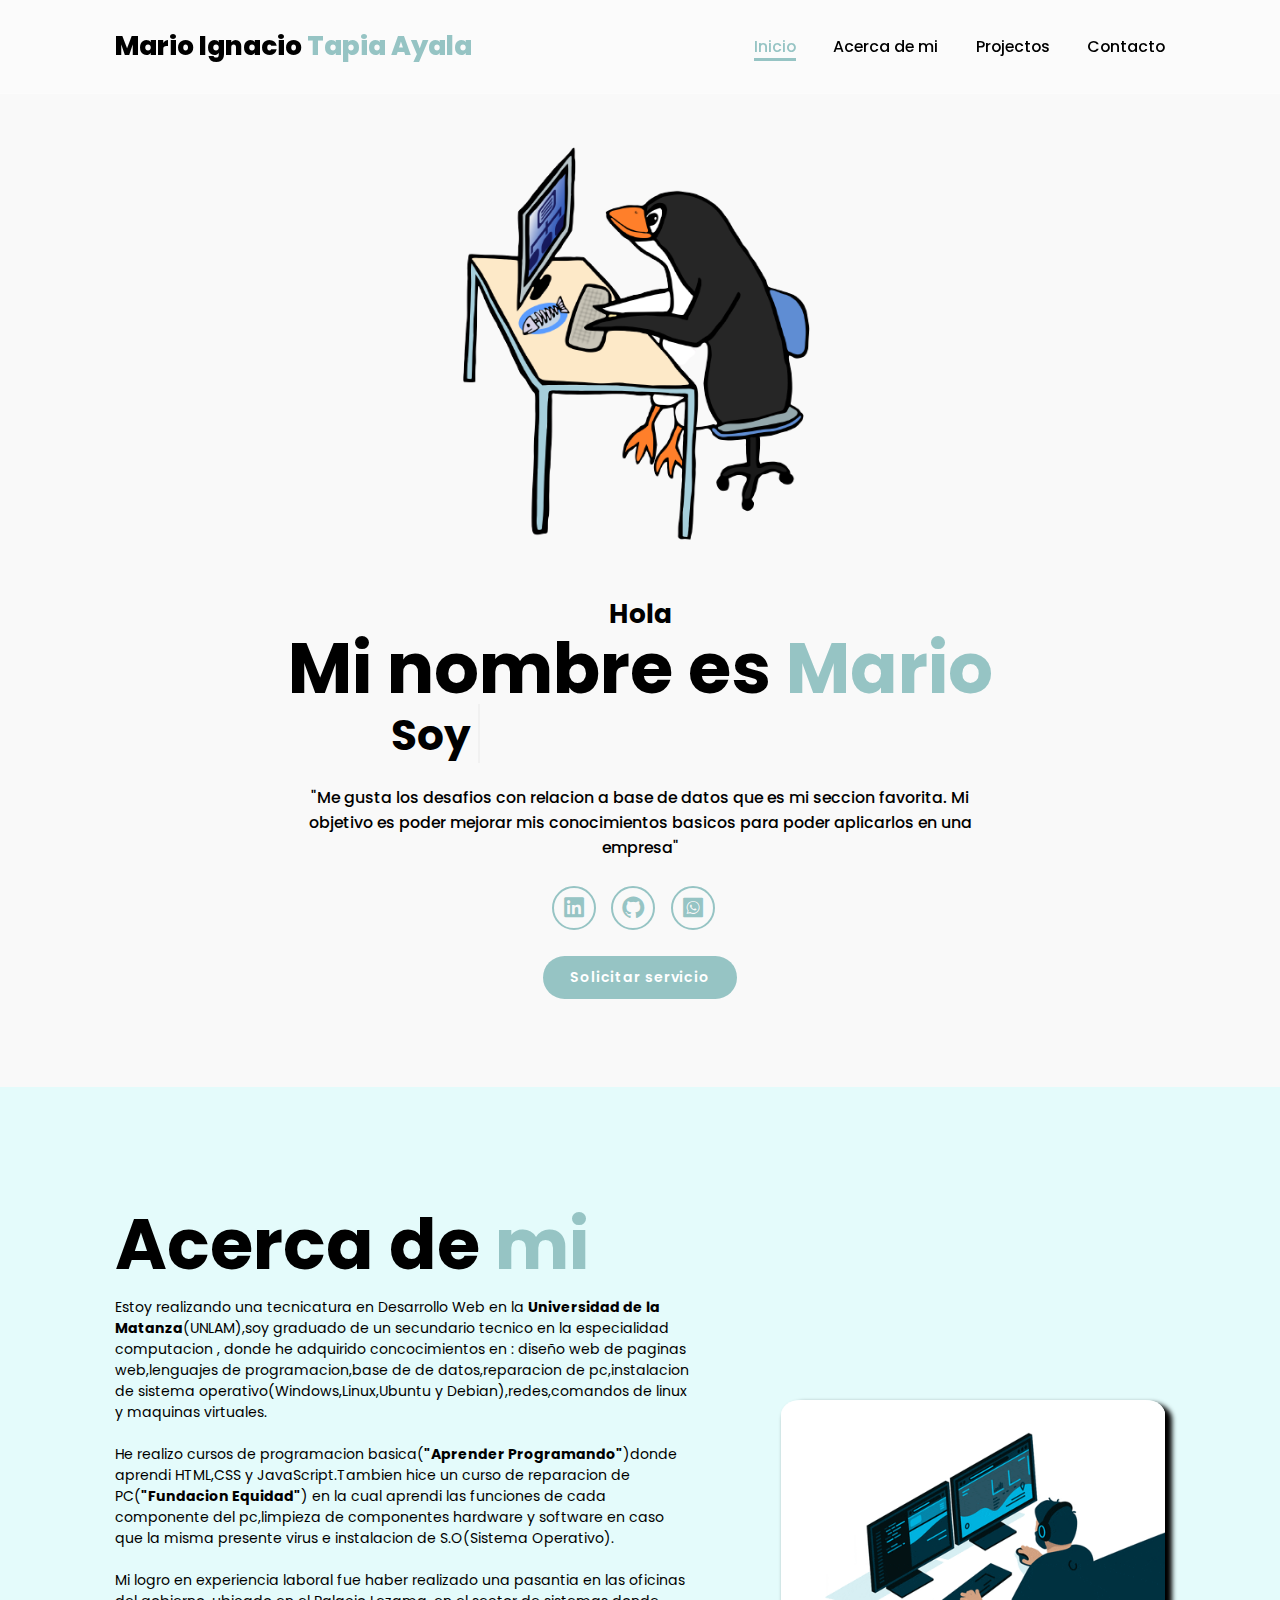
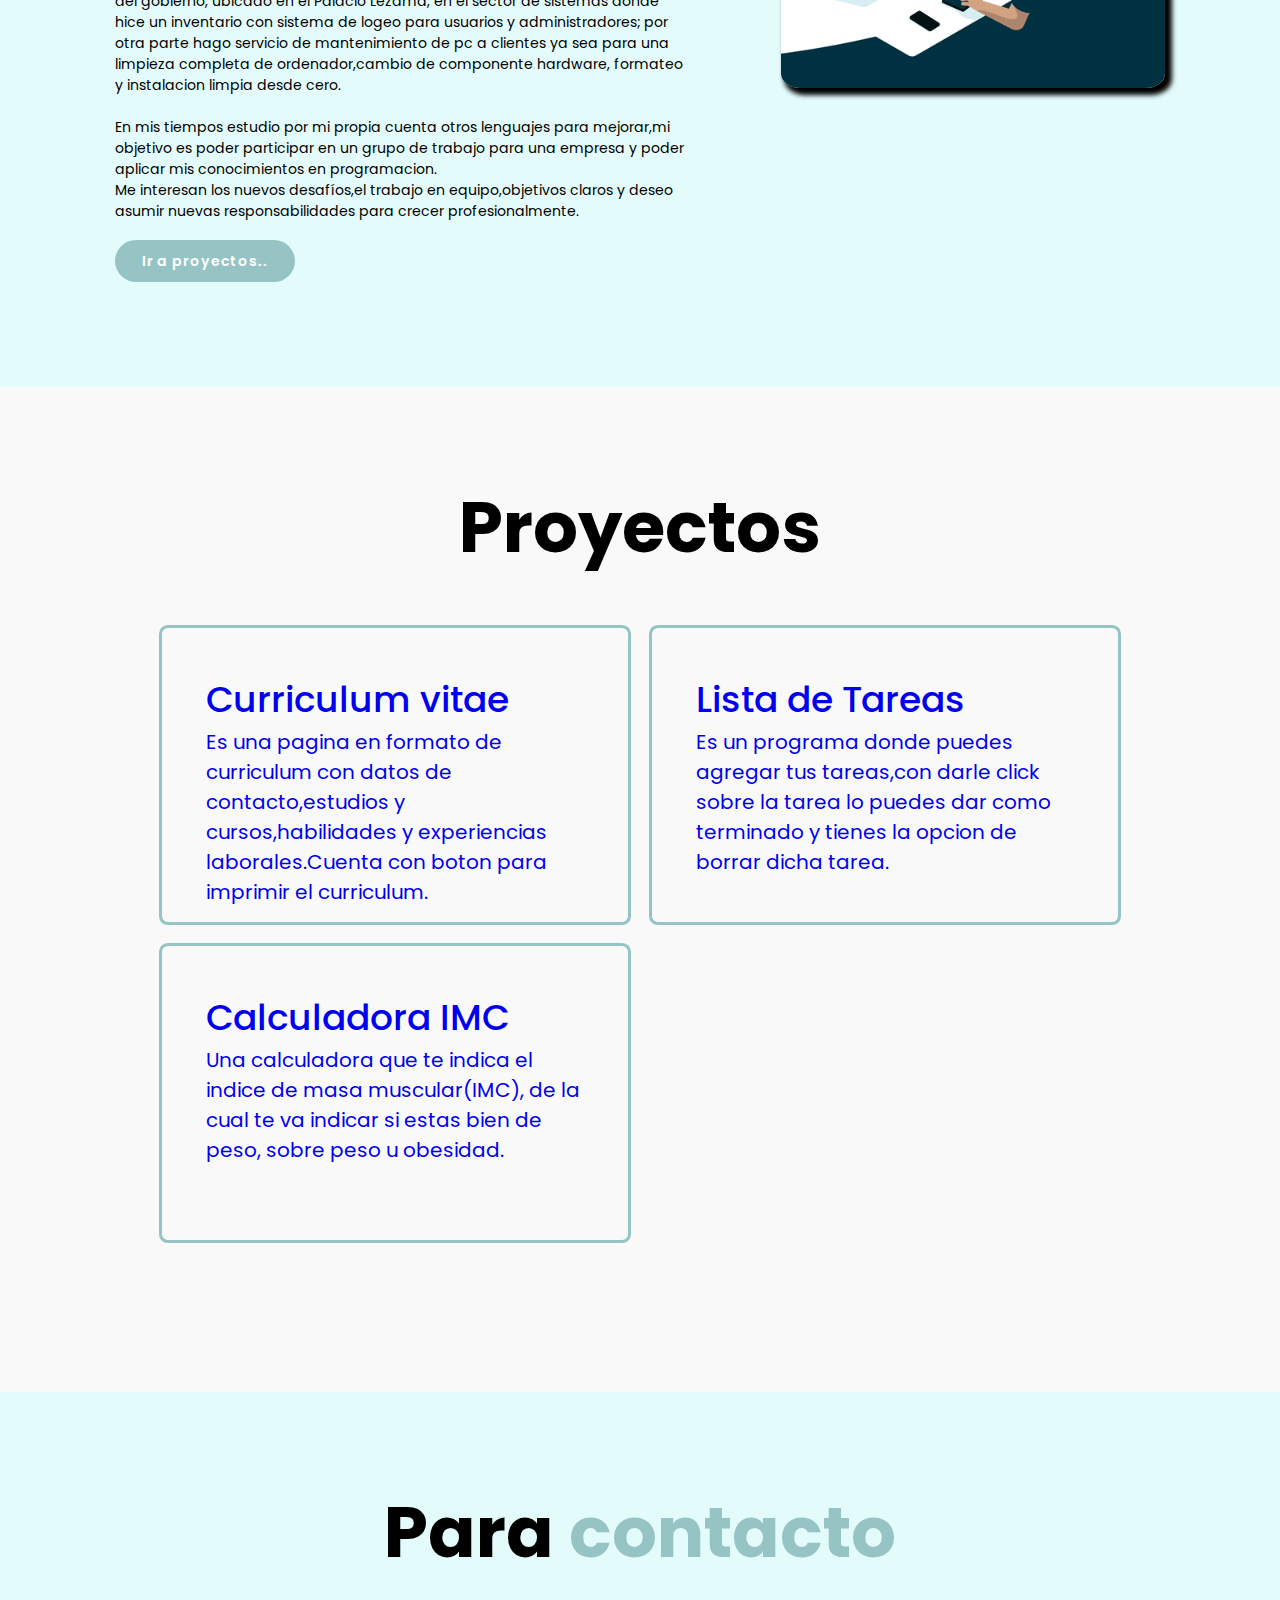
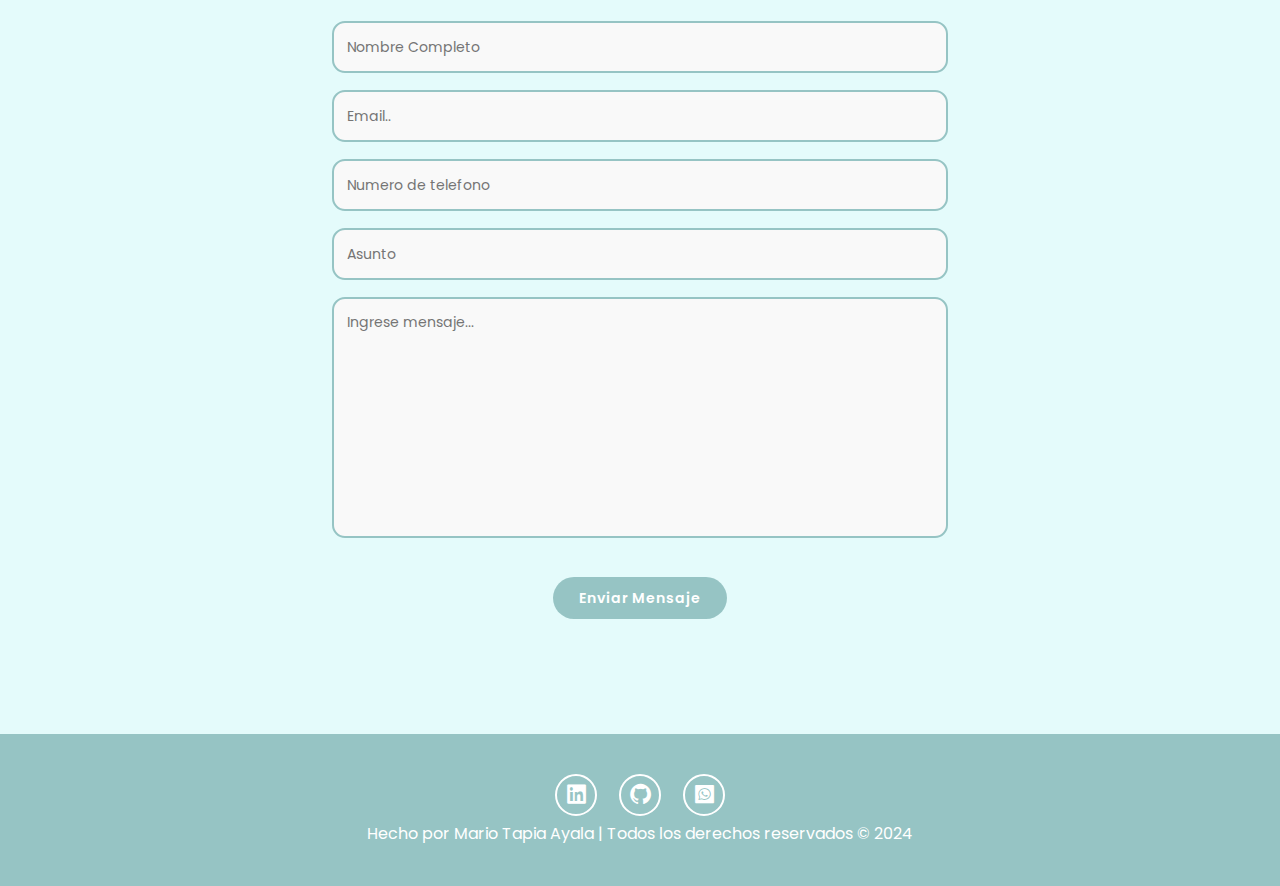
==== index.html @ b95b885a "Porftolio - Mario Tapia Ayala" ====
<!DOCTYPE html>
<html lang="en">
<head>
    <meta charset="UTF-8">
    <meta name="viewport" content="width=device-width, initial-scale=1.0">
    <link rel="stylesheet" href="css/index.css">
    <link href='https://unpkg.com/boxicons@2.1.4/css/boxicons.min.css' rel='stylesheet'>
    <link rel="icon" href="img/home-icon.png" type="image/x-icon">
    <title>Portfolio | Mario Tapia Ayala</title>
</head>
<body>

<header class="header">
    <a href="#home" class="logo">Mario Ignacio
    <span>Tapia Ayala</span></a>

    <!--icono responsive-->
    <i class='bx bx-menu' id="menu-icon"></i>

    <nav class="navbar">
        <a href="#home" class="active">Inicio</a>
        <a href="#about">Acerca de mi</a>
        <a href="#projects">Projectos</a>
        <a href="#contact">Contacto</a>
    </nav>
</header>

<section class="home" id="home">

    <div class="home-img">
        <img src="img/penguin.png" alt="profile">
    </div>

    <div class="home-content">
        <h3>Hola</h3>
        <h1>Mi nombre es <span>Mario</span></h1>
        <h3 class="text-animation">
            Soy <span></span>
        </h3>
        <p>
            "Me gusta los desafios con relacion a base de datos que es mi seccion favorita. Mi objetivo es poder mejorar mis conocimientos basicos para poder aplicarlos en una empresa"
        </p>

        <div class="social-icons">
            <a href="https://www.linkedin.com/in/mario-ignacio-tapia-ayala-531452167/"><i class='bx bxl-linkedin-square'></i></a>
            <a href="https://github.com/Marioadmin9896"><i class='bx bxl-github'></i></a>
            <a href="https://wa.me/1132033551"><i class='bx bxl-whatsapp-square'></i></a>
        </div>
        
        <a href="#contact" class="btn">Solicitar servicio</a>
    </div>
</section>

<!--Acerca de mi-->

<section class="about" id="about">
    <div class="about-content">
        <h2 class="heading">Acerca de <span>mi</span></h2>
        
        <p>
            Estoy realizando una tecnicatura en Desarrollo Web en la <b>Universidad de la Matanza</b>(UNLAM),soy graduado de un secundario tecnico en la especialidad computacion , donde he adquirido concocimientos en : diseño web de paginas web,lenguajes de programacion,base de de datos,reparacion de pc,instalacion de sistema operativo(Windows,Linux,Ubuntu y Debian),redes,comandos de linux y maquinas virtuales.
            <br><br>
            He realizo cursos de programacion basica(<b>"Aprender Programando"</b>)donde aprendi HTML,CSS y JavaScript.Tambien hice un curso de reparacion de PC(<b>"Fundacion Equidad"</b>) en la cual aprendi las funciones de cada componente del pc,limpieza de componentes hardware y software en caso que la misma presente virus e instalacion de S.O(Sistema Operativo).
            <br><br>
            Mi logro en experiencia laboral fue haber realizado una pasantia en las oficinas del gobierno, ubicado en el Palacio Lezama, en el sector de sistemas donde hice un inventario con sistema de logeo para usuarios y administradores; por otra parte hago servicio de mantenimiento de pc a clientes ya sea para una limpieza completa de ordenador,cambio de componente hardware, formateo y instalacion limpia desde cero.
            <br><br>
            En mis tiempos estudio por mi propia cuenta otros lenguajes para mejorar,mi objetivo es poder participar en un grupo de trabajo para una empresa y poder aplicar mis conocimientos en programacion.
            <br>Me interesan los nuevos desafíos,el trabajo en equipo,objetivos claros y deseo asumir nuevas responsabilidades para crecer profesionalmente.    
        </p>
        <a href="#projects" class="btn">Ir a proyectos..</a>
    </div>

    <div class="about-img">
        <img src="img/coding.gif" alt="about_img">
    </div>
</section>

<!--Proyectos-->

<section class="projects" id="projects">
    <h2 class="heading">Proyectos</h2>

    <div class="projects-container">
       

        <a href="projects/cv-responsive/cv.html">
            <div class="projects-box">
                <div class="projects-info">
                <h4>Curriculum vitae</h4>
                <p>Es una  pagina en formato de curriculum con datos de contacto,estudios y cursos,habilidades y experiencias laborales.Cuenta con boton para imprimir el curriculum.</p>
                </div>
            </div>
        </a>

        <a href="projects/task-list/task_list.html">
            <div class="projects-box">
                <div class="projects-info">
                    <h4>Lista de Tareas</h4>
                    <p>Es un programa donde puedes agregar tus tareas,con darle click sobre la tarea lo puedes dar como terminado y tienes la opcion de borrar dicha tarea.</p>
                 </div>
            </div>
        </a>

        <a href="projects/calculator-imc/calculator_imc.html">
            <div class="projects-box">
                <div class="projects-info">
                    <h4>Calculadora IMC</h4>
                    <p>Una calculadora que te indica el indice de masa muscular(IMC), de la cual te va indicar si estas bien de peso, sobre peso u obesidad.</p>
                </div>
            </div>
        </a>

    </div>
</section>

<section class="contact" id="contact">
    <h2 class="heading">Para <span>contacto</span></h2>

    <form  name="contacto" netlify>

        <div class="input-box">
            <input type="text" placeholder="Nombre Completo">
            <input type="email" placeholder="Email..">
        </div>
    
        <div class="input-box">
            <input type="number" placeholder="Numero de telefono">
            <input type="email" placeholder="Asunto">
        </div>
    
        <textarea name="" id="" cols="30" rows="10" placeholder="Ingrese mensaje..."></textarea>
        <input type="submit" value="Enviar Mensaje" class="btn">
    
    </form>

</section>

<footer class="footer">
    <div class="social">
        <a href="https://www.linkedin.com/in/mario-ignacio-tapia-ayala-531452167/"><i class='bx bxl-linkedin-square'></i></a>
        <a href="https://github.com/Marioadmin9896"><i class='bx bxl-github'></i></a>
        <a href="https://wa.me/1132033551"><i class='bx bxl-whatsapp-square'></i></a>
    </div>

    <p class="copyright">
         Hecho por Mario Tapia Ayala | Todos los derechos reservados © 2024
    </p>

</footer>


<script src="js/script.js"></script>
</body>
</html>
---- css/index.css ----
@import url('https://fonts.googleapis.com/css2?family=Poppins:ital,wght@0,100;0,200;0,300;0,400;0,500;0,600;0,700;0,800;0,900;1,100;1,200;1,300;1,400;1,500;1,600;1,700;1,800;1,900&display=swap');


:root{
    --bg-color: #f9f9f9;  
    --text-color: black;
    --second-bg-color: #e4fbfb;
    --main-color: #96c4c4;
}

*{
    padding: 0;
    margin: 0;
    box-sizing: border-box;
    text-decoration: none;
    border: none;
    outline: none;
    scroll-behavior: smooth;
    font-family: "Poppins",sans-serif;
}

html{
    font-size: 62.5%;
    overflow-x: hidden;
}

body{
    background: var(--bg-color);
    color: var(--text-color);
}

.header{
    position: fixed;
    top: 0;
    left: 0;
    width: 100%;
    padding: 3rem 9%;
    background: rgba(255,255,255,0.3);
    border-bottom: 1px solid rgba(255, 255, 255, 0.25);
    backdrop-filter: blur(10px);
    display: flex;
    justify-content: space-between;
    align-items: center;
    z-index: 100;
}

.logo{
    font-size: 3rem;
    color: var(--text-color);
    font-weight: 800;
    cursor: pointer;
    transition: 0.3s ease;
}

.logo:hover{
    transform: scale(1.1);
}

.navbar a{
    font-size: 1.8rem;
    color: black;
    margin-left: 4rem;
    font-weight: 500;
    transition: 0.3s ease;
    border-bottom: 3px solid transparent;
}

.navbar a:hover,
.navbar a.active{
    color: var(--main-color);
    border-bottom: 3px solid var(--main-color);
}

#menu-icon{
    font-size: 3.6rem;
    color: var(--main-color);
    display: none;
}

section{
    min-height: 100vh;
    padding: 10rem 9% 10rem;
}

.home{
    display: flex;
    justify-content: center;
    align-items: center;
    flex-direction: column;
    gap: 1rem;
}

.home-content{
    display: flex;
    align-items: center;
    justify-content: center;
    flex-direction: column;
    text-align: center;
    margin-top: 3rem;
}

.home-content h3{
    font-size: 3rem;
    font-weight: 700;
}

span{
    color: var(--main-color);
}

.logo span{
    color: var(--main-color);
}

.home-content h3:nth-of-type(2){
    margin-bottom: 2rem;
    font-size:  4.8rem;
}

.home-content h1{
    font-size: 8rem;
    font-weight: 700;
    line-height: 1;
}

.home-img{
    border-radius: 50%;
}

.home-img img{
    position: relative;
    top: 2rem;
    width: 16vw;
    border-radius: 50%;
    cursor: pointer;
}

.home-content p{
    font-size: 1.8rem;
    font-weight: 500;
    width: 1000px;
}

.social-icons a{
    display: inline-flex;
    justify-content: center;
    align-items: center;
    width: 5rem;
    height: 5rem;
    background: transparent;
    border: 0.3rem solid var(--main-color);
    font-size: 3rem;
    border-radius: 50%;
    color: var(--main-color);
    margin: 3rem 1.5rem 3rem 0;
    transition: 0.3s ease;
}

.social-icons a:hover{
    color: white;
    transform: scale(1.3)translateY(-5px);
    background-color: var(--main-color);
}

.btn{
    display: inline-block;
    padding: 1rem 2.8rem;
    background: var(--main-color);
    border-radius: 4rem;
    font-size: 1.6rem;
    color: white;
    border: 2px solid transparent;
    letter-spacing: 0.1rem;
    font-weight: 600;
    transition: 0.3s ease;
    cursor: pointer;
}

.btn:hover{
    transform: scale(1.05);
    background: var(--bg-color);
    color: var(--main-color);
    border: 2px solid var(--main-color); 
}

.text-animation{
    font-size: 34px;
    font-weight: 600;
    min-width: 280px;
}

.text-animation span{
    position: relative;
}

.text-animation span::before{
    content: 'Desarrollador Web';
    color: var(--main-color);
    animation: words 20s infinite;
}

.text-animation span::after{
    content: '';
    background-color: var(--bg-color);
    position: absolute;
    width: calc(100% + 8px);
    height: 100%;
    border-left: 2px solid #f1f1f1;
    right: -8px;
    animation: cursor 0.6s infinite, typing 20s steps(14) infinite;
}

@keyframes cursor{
    to{
        border-left: 2px solid var(--main-color);
    }
}

@keyframes words{
    0%,
    20%{
        content: 'Desarrollador Front-End';
    }
    21%,
    40%{
        content: 'Desarrollador Back-End';
    }
    41%,
    60%{
        content: 'Desarrollador SQL';
    }
    61%,
    80%{
        content: 'Tecnico informatico';
    }
    81%,
    100%{
        content: 'Telemarketer';
    }
}

@keyframes typing{
    10%,
    15%,
    30%,
    35%,
    50%,
    55%,
    70%,
    75%,
    90%,
    95% {
        width: 0;
    }
    5%,
    20%,
    25%,
    40%,
    45%,
    60%,
    65%,
    80%,
    85% {
        width: calc(100% + 8px);
    }
}

/* seccion acerca de mi  */

.about{
    display: flex;
    justify-content: center;
    align-items: center;
    gap: 10rem;
    background: var(--second-bg-color);
    color: black;
}

.about-img{
    border-radius: 50%;
}

.about-img img{
    position: relative;
    width: 30vw;
    border-radius: 5%;
    top: 1rem;
    cursor: pointer;
    box-shadow: 5px 5px 5px 2px  black;
}

.about .btn{
    margin-top: 2rem;
}


.heading{
    text-align: center;
    font-size: 8rem;
}

.about-content h2{
    text-align: left;
    line-height: 1.5;
}

.about-content h3{
    font-size: 2.6rem;
}

.about-content p{
    font-size: 1.6rem;
    margin: 2rem 0 rem;
}



/* SCROLL DE LA BARRA DERECHA  */ 

::-webkit-scrollbar{
    width: 15px;
}

::-webkit-scrollbar-thumb{
    background-color: var(--main-color);
}

::-webkit-scrollbar-track{
    background-color: var(--bg-color);
    width: 50px;
}


/* seccion proyectos */

.projects{
    background: var(--bg-color);
    color: black;
}

.projects h2{
    margin-bottom: 5rem;
    color: black;
}

.projects-container{
    display: grid;
    grid-template-columns: repeat(3,1fr);
    align-items: center;
    gap: 2rem;
    margin-top: 20rem;
}

.projects-box{
    border: 3px solid var(--main-color);
    height: 300px;
    border-radius: 1em;
    cursor: pointer;
    transition: 0.3s ease;
}

.projects-box:hover{
    background: var(--main-color);
    color: white;
    transform: scale(1.03);
}

.projects-box .projects-info{
    display: flex;
    flex-direction: column;
    text-align: left;
    justify-content: center;
    align-items: baseline;
    padding: 5rem;
}

.projects-info h4{
    font-size: 36px;
    font-weight: 500;
}

.projects-info p{
    margin-top: 2rem;
    font-size: 20px;
    font-weight: 400;
    margin: auto;
}

/*  seccion contacto   */

.contact{
    background-color: var(--second-bg-color);
}

.contact h2{
    margin-bottom: 3rem;
    color: black;
}
.contact form{
    max-width: 70rem;
    margin: 1rem auto;
    text-align: center;
    margin-bottom: 3rem;
}

.contact form .input-box{
    display: flex;
    justify-content: center;
    flex-wrap: wrap;
}

.contact form .input-box input,
.contact form textarea{
    width: 100%;
    padding: 1.5rem;
    font-size: 1.6rem;
    color: var(--text-color);
    background-color: var(--bg-color);
    border-radius: 13px;
    border: 2px solid var(--main-color);
    margin: 1rem 0;
    resize: none;
}

.contact form .btn{
    margin-top: 3rem;
}


/* seccion footer */

.footer{
    position: relative;
    bottom: 0;
    width: 100%;
    padding: 40px 0;
    background-color: var(--main-color);
}
.footer .social{
    text-align: center;
    padding-bottom: 5px; 
    color: white;
}

.footer .social a{
    font-size: 25px;
    color: white;
    border:  2px solid white;
    width: 42px;
    height: 42px;
    line-height: 42px;
    display: inline-block;
    text-align: center;
    border-radius: 50%;
    margin: 0 10px;
    transition: 0.3s ease;
}

.footer .social a:hover{
    transform: scale(1.2) translateY(-10px);
    background-color: white;
    color: var(--main-color);
}
 
.footer .copyright{
   /* margin-top: 5px; */
    text-align: center;
    font-size: 16px;
    color: white;
}


/* responsive */

@media(max-width:1285px){
    html{
        font-size: 55%;
    }
    .projects-container{
        padding-bottom: 7rem;
        grid-template-columns: repeat(2,1fr);
        margin: 0 5rem;
    }
    .home p{
        width: 700px;
    }
    .home img{
        width: 32vw;
    }
}

@media(max-width:991px){
    .header{
        padding: 2rem 3%;
    }
    section{
        padding: 10rem 3% 2rem;
    }
    .footer{
        padding: 2rem 3%;
    }
}

@media(max-width:895px){
    #menu-icon{
        display: block;
    }
    .navbar{
        position: absolute;
        top: 100%;
        left: 0;
        width: 100%;
        padding: 1rem 3%;
        background: white;
        border-bottom: 1px solid rgba(255,255,255, 0.4);
        display: none;
    }
    .navbar.active{
        display: block;
    }
    .navbar a{
        display: block;
        font-size: 2rem;
        margin: 3rem 0;
        color: black;
    }
    .home{
        flex-direction: column;
        margin: 5rem 4rem;
    }
    .home p{
        width: 500px;
    }
    .home-content h3{
        font-size: 2.6rem;
    }
    .home-content h1{
        font-size: 5rem;
    }
    .home-img img{
        width: 70vw;
        margin-top: 4rem;
    }
    .about{
        flex-direction: column-reverse;
    }
    .about-content{
        margin: 0 2rem 4rem;
    }
    .about img{
        width: 64vw;
        margin-top: 1rem;
        margin-bottom: 3rem;
    }
    .projects h2{
        margin-bottom: 3rem;
    }
    .projects-container{
        grid-template-columns: repeat(1,1fr);
    }
    .projects-info p{
        margin-top: 2rem;
        font-size: 12px;
        font-weight: 400;
        margin: auto;
    }
}
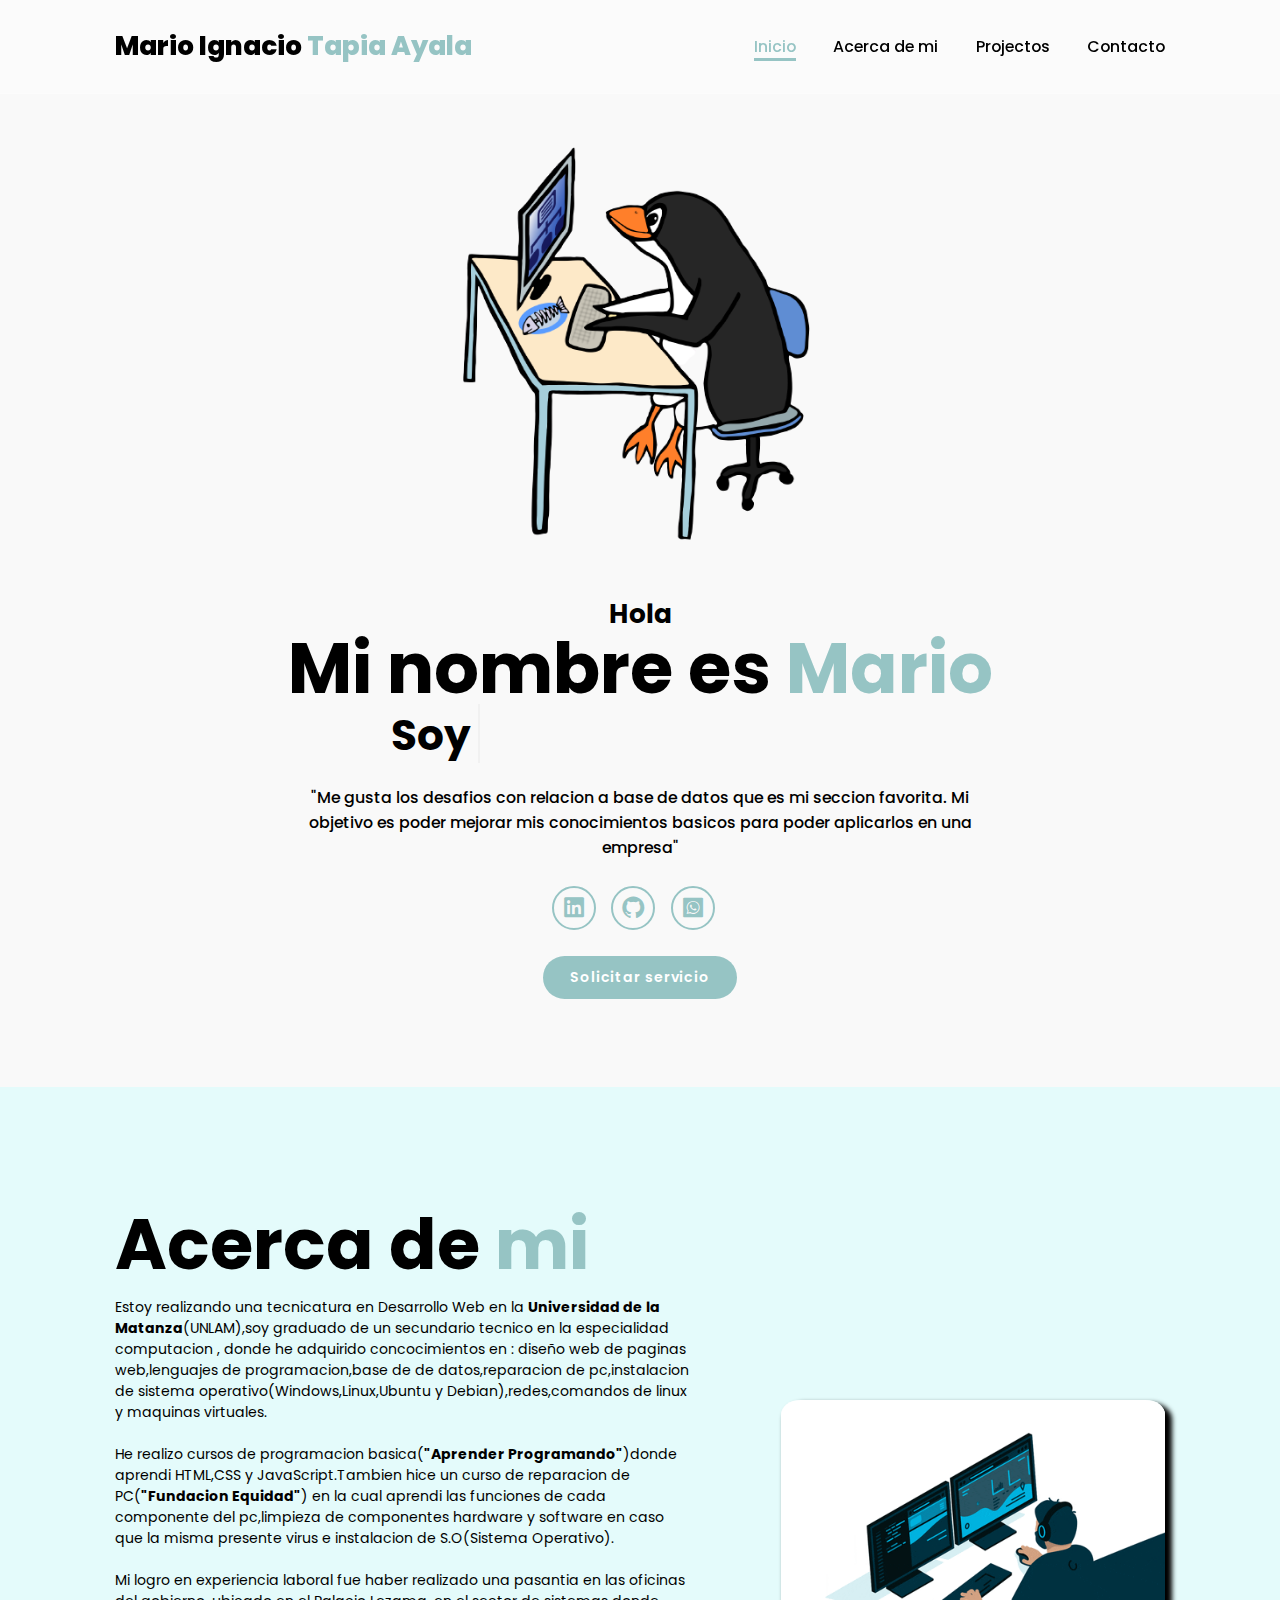
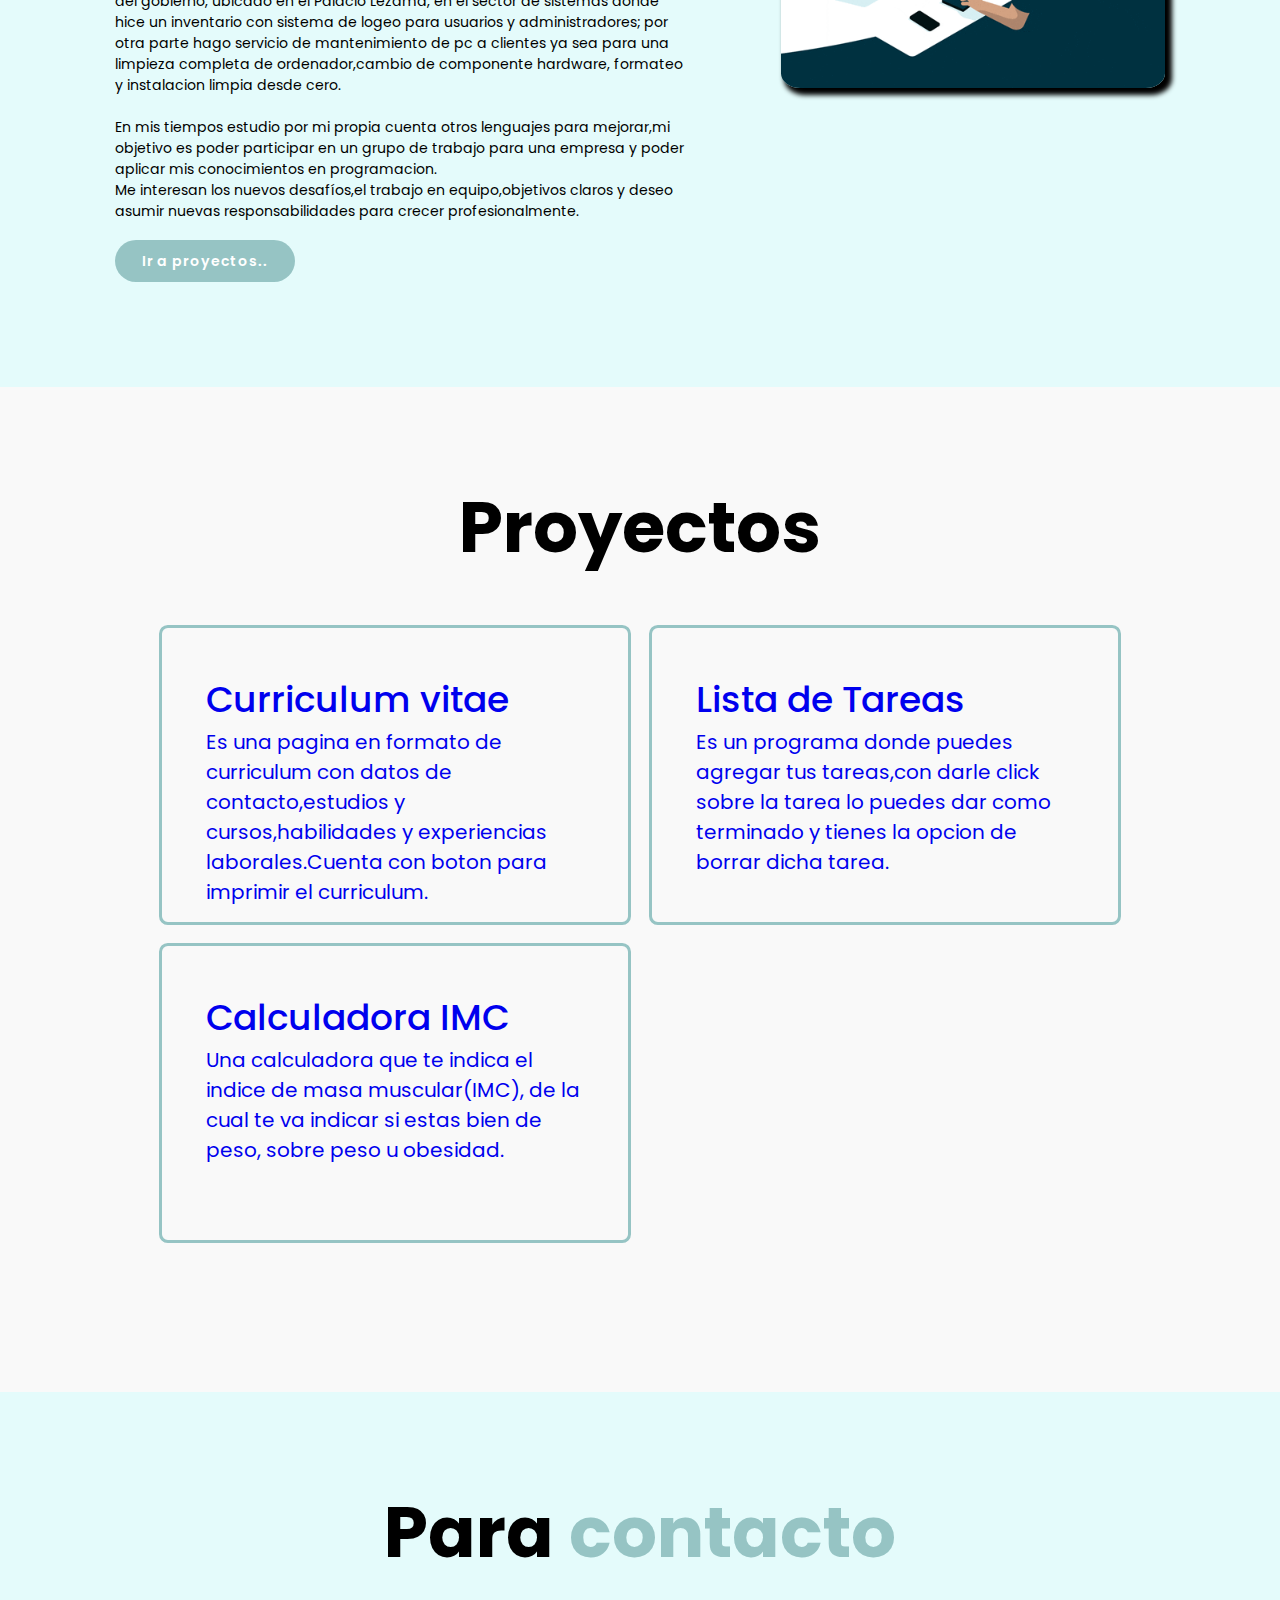
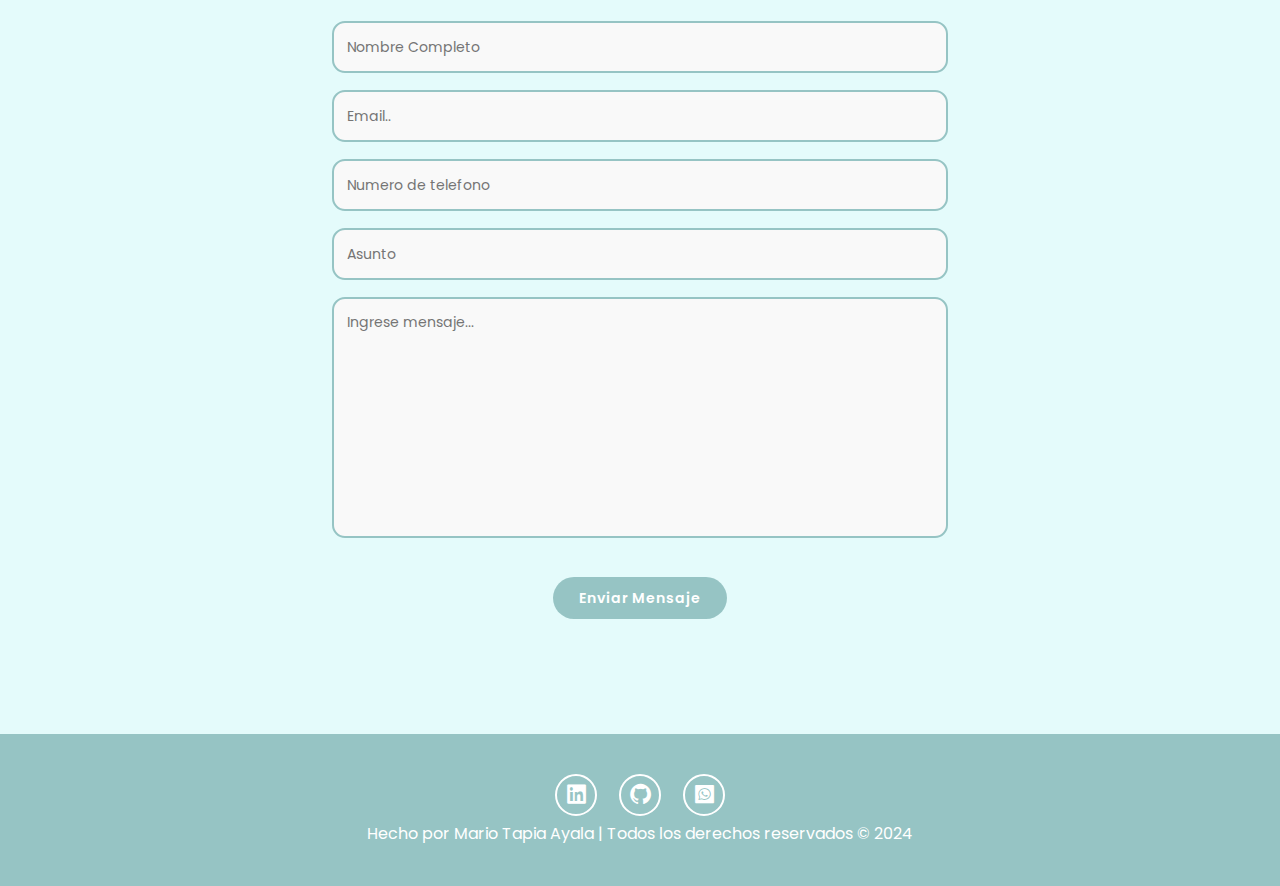
==== commit ab7347cf: "prueba netlify" ====
--- a/index.html
+++ b/index.html
@@ -116,19 +116,19 @@
 <section class="contact" id="contact">
     <h2 class="heading">Para <span>contacto</span></h2>
 
-    <form  name="contacto" netlify>
+    <form  name="contacto" autocomplete="off" netlify>
 
         <div class="input-box">
-            <input type="text" placeholder="Nombre Completo">
-            <input type="email" placeholder="Email..">
+            <input type="text" name="complete_name" placeholder="Nombre Completo" required>
+            <input type="email" name="email" placeholder="Email.." required>
         </div>
     
         <div class="input-box">
-            <input type="number" placeholder="Numero de telefono">
-            <input type="email" placeholder="Asunto">
+            <input type="number" name="phone-number" placeholder="Numero de telefono" required>
+            <input type="text" name="subject" placeholder="Asunto" required>
         </div>
     
-        <textarea name="" id="" cols="30" rows="10" placeholder="Ingrese mensaje..."></textarea>
+        <textarea name="message" id="" cols="30" rows="10" placeholder="Ingrese mensaje..." required></textarea>
         <input type="submit" value="Enviar Mensaje" class="btn">
     
     </form>
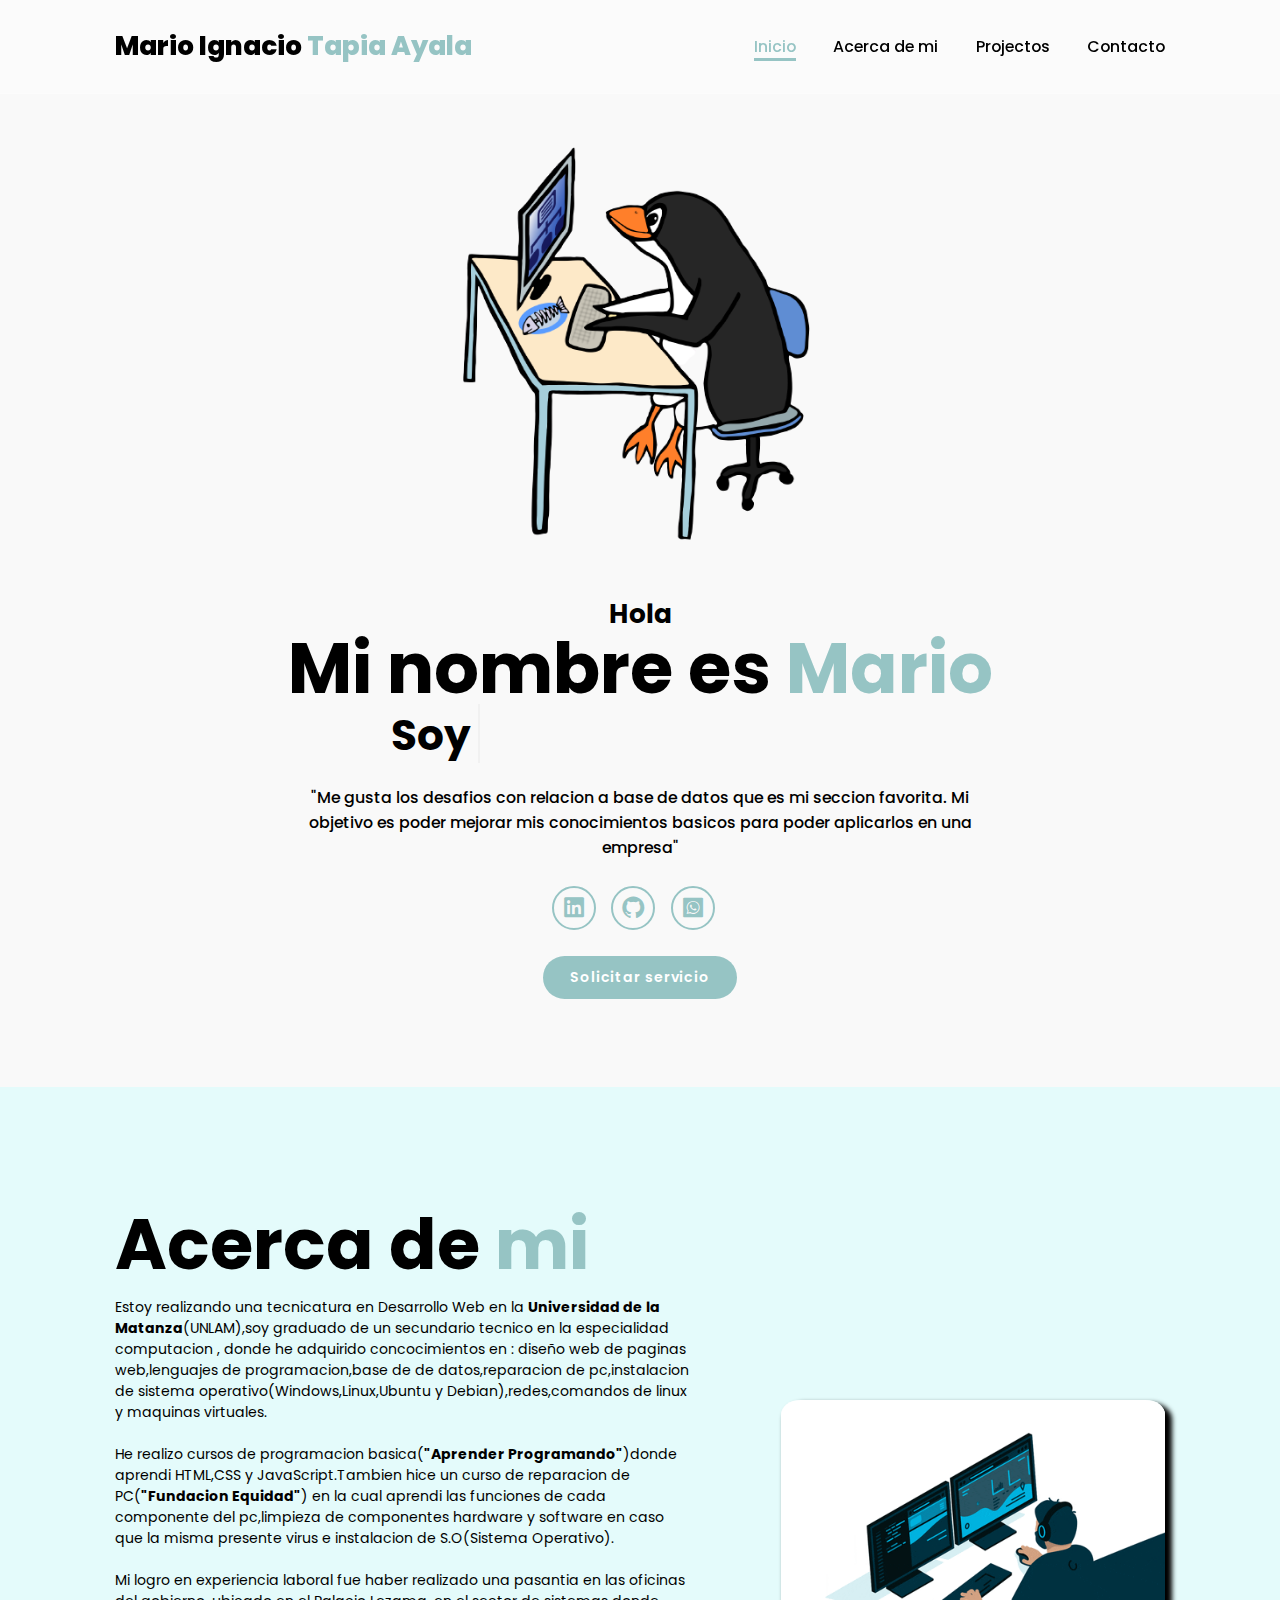
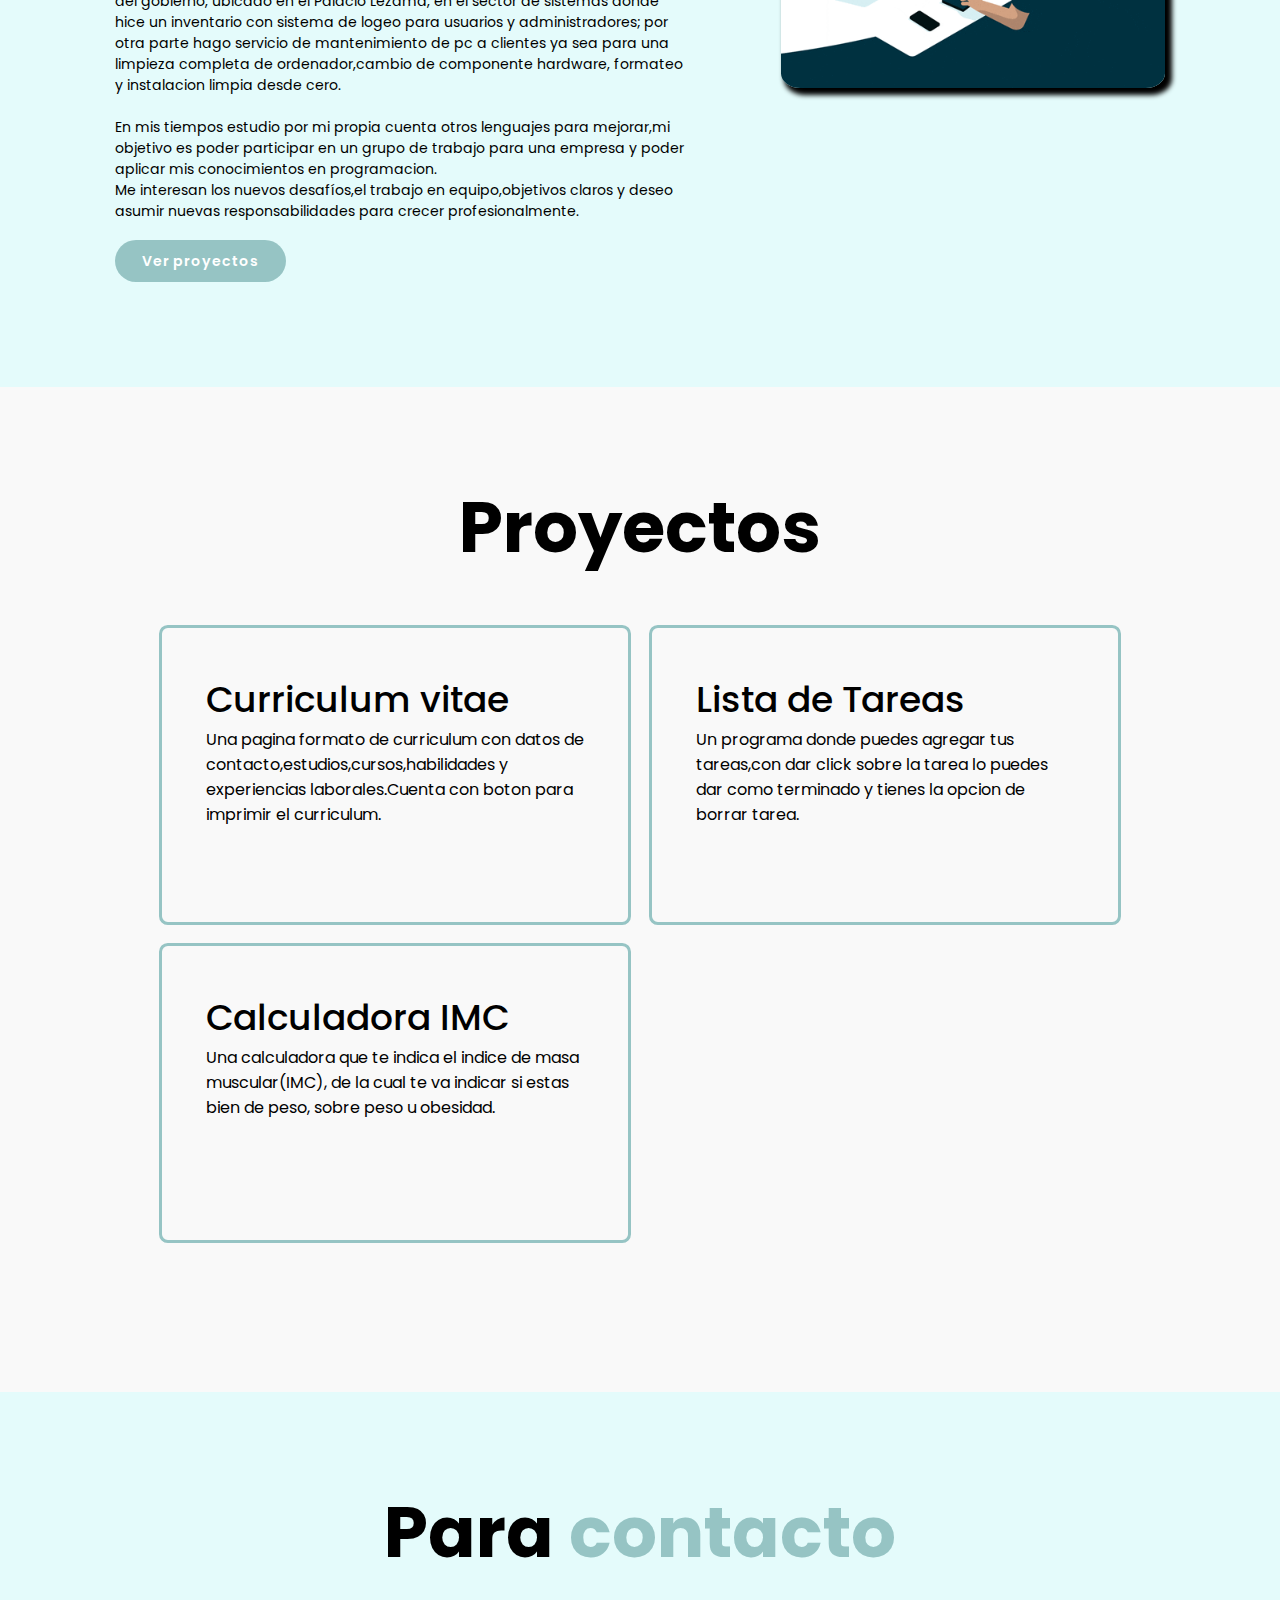
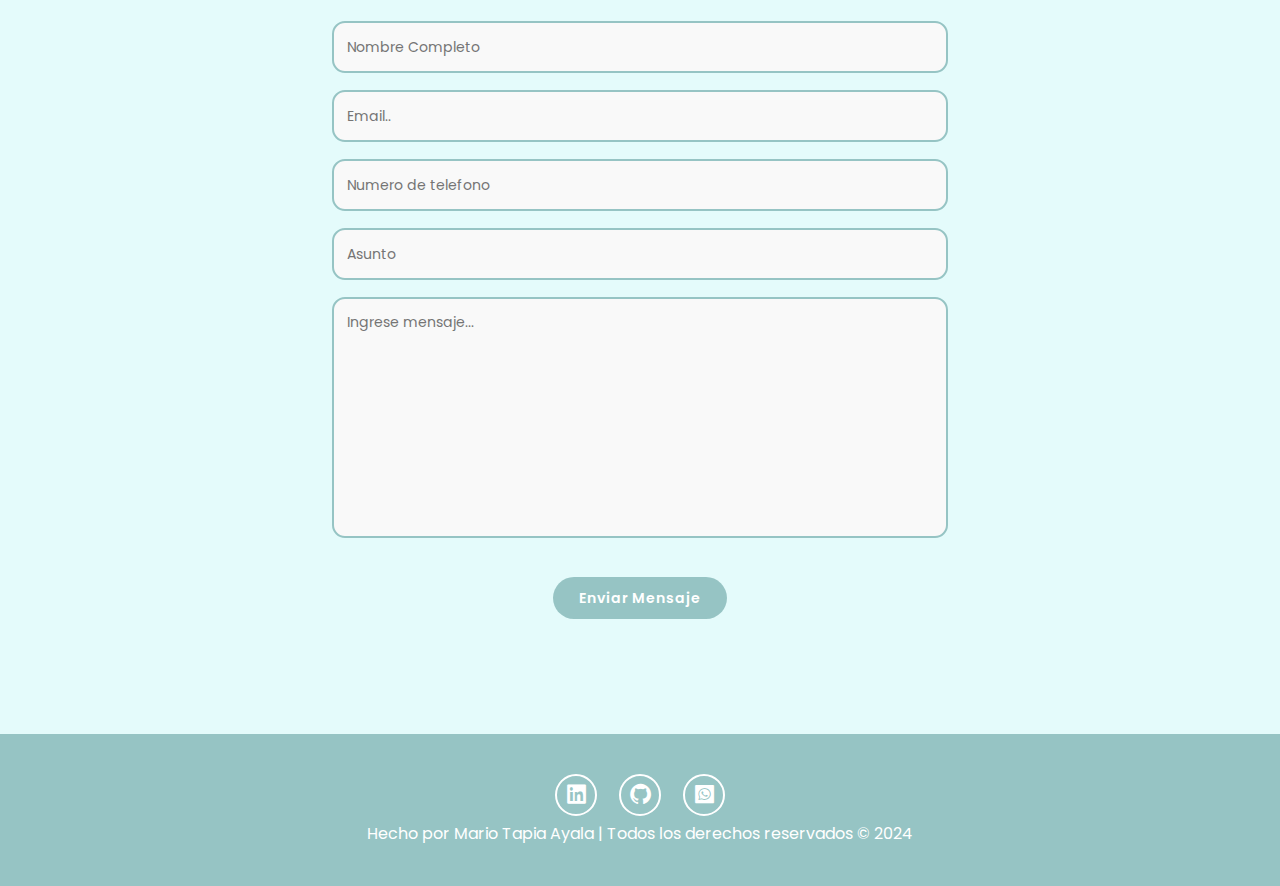
==== commit b3a4051b: "arreglo del responsive y textos" ====
--- a/index.html
+++ b/index.html
@@ -67,7 +67,7 @@
             En mis tiempos estudio por mi propia cuenta otros lenguajes para mejorar,mi objetivo es poder participar en un grupo de trabajo para una empresa y poder aplicar mis conocimientos en programacion.
             <br>Me interesan los nuevos desafíos,el trabajo en equipo,objetivos claros y deseo asumir nuevas responsabilidades para crecer profesionalmente.    
         </p>
-        <a href="#projects" class="btn">Ir a proyectos..</a>
+        <a href="#projects" class="btn">Ver proyectos</a>
     </div>
 
     <div class="about-img">
@@ -87,7 +87,7 @@
             <div class="projects-box">
                 <div class="projects-info">
                 <h4>Curriculum vitae</h4>
-                <p>Es una  pagina en formato de curriculum con datos de contacto,estudios y cursos,habilidades y experiencias laborales.Cuenta con boton para imprimir el curriculum.</p>
+                <p>Una pagina formato de curriculum con datos de contacto,estudios,cursos,habilidades y experiencias laborales.Cuenta con boton para imprimir el curriculum.</p>
                 </div>
             </div>
         </a>
@@ -96,7 +96,7 @@
             <div class="projects-box">
                 <div class="projects-info">
                     <h4>Lista de Tareas</h4>
-                    <p>Es un programa donde puedes agregar tus tareas,con darle click sobre la tarea lo puedes dar como terminado y tienes la opcion de borrar dicha tarea.</p>
+                    <p>Un programa donde puedes agregar tus tareas,con dar click sobre la tarea lo puedes dar como terminado y tienes la opcion de borrar tarea.</p>
                  </div>
             </div>
         </a>
--- a/css/index.css
+++ b/css/index.css
@@ -357,6 +357,7 @@
     border-radius: 1em;
     cursor: pointer;
     transition: 0.3s ease;
+    color: var(--text-color);
 }
 
 .projects-box:hover{
@@ -381,7 +382,7 @@
 
 .projects-info p{
     margin-top: 2rem;
-    font-size: 20px;
+    font-size: 16px;
     font-weight: 400;
     margin: auto;
 }
@@ -564,4 +565,13 @@
         font-weight: 400;
         margin: auto;
     }
+}
+
+@media(max-width: 500px){
+
+    body{
+        width: 100%;
+        overflow-x: hidden;
+    }
+
 }